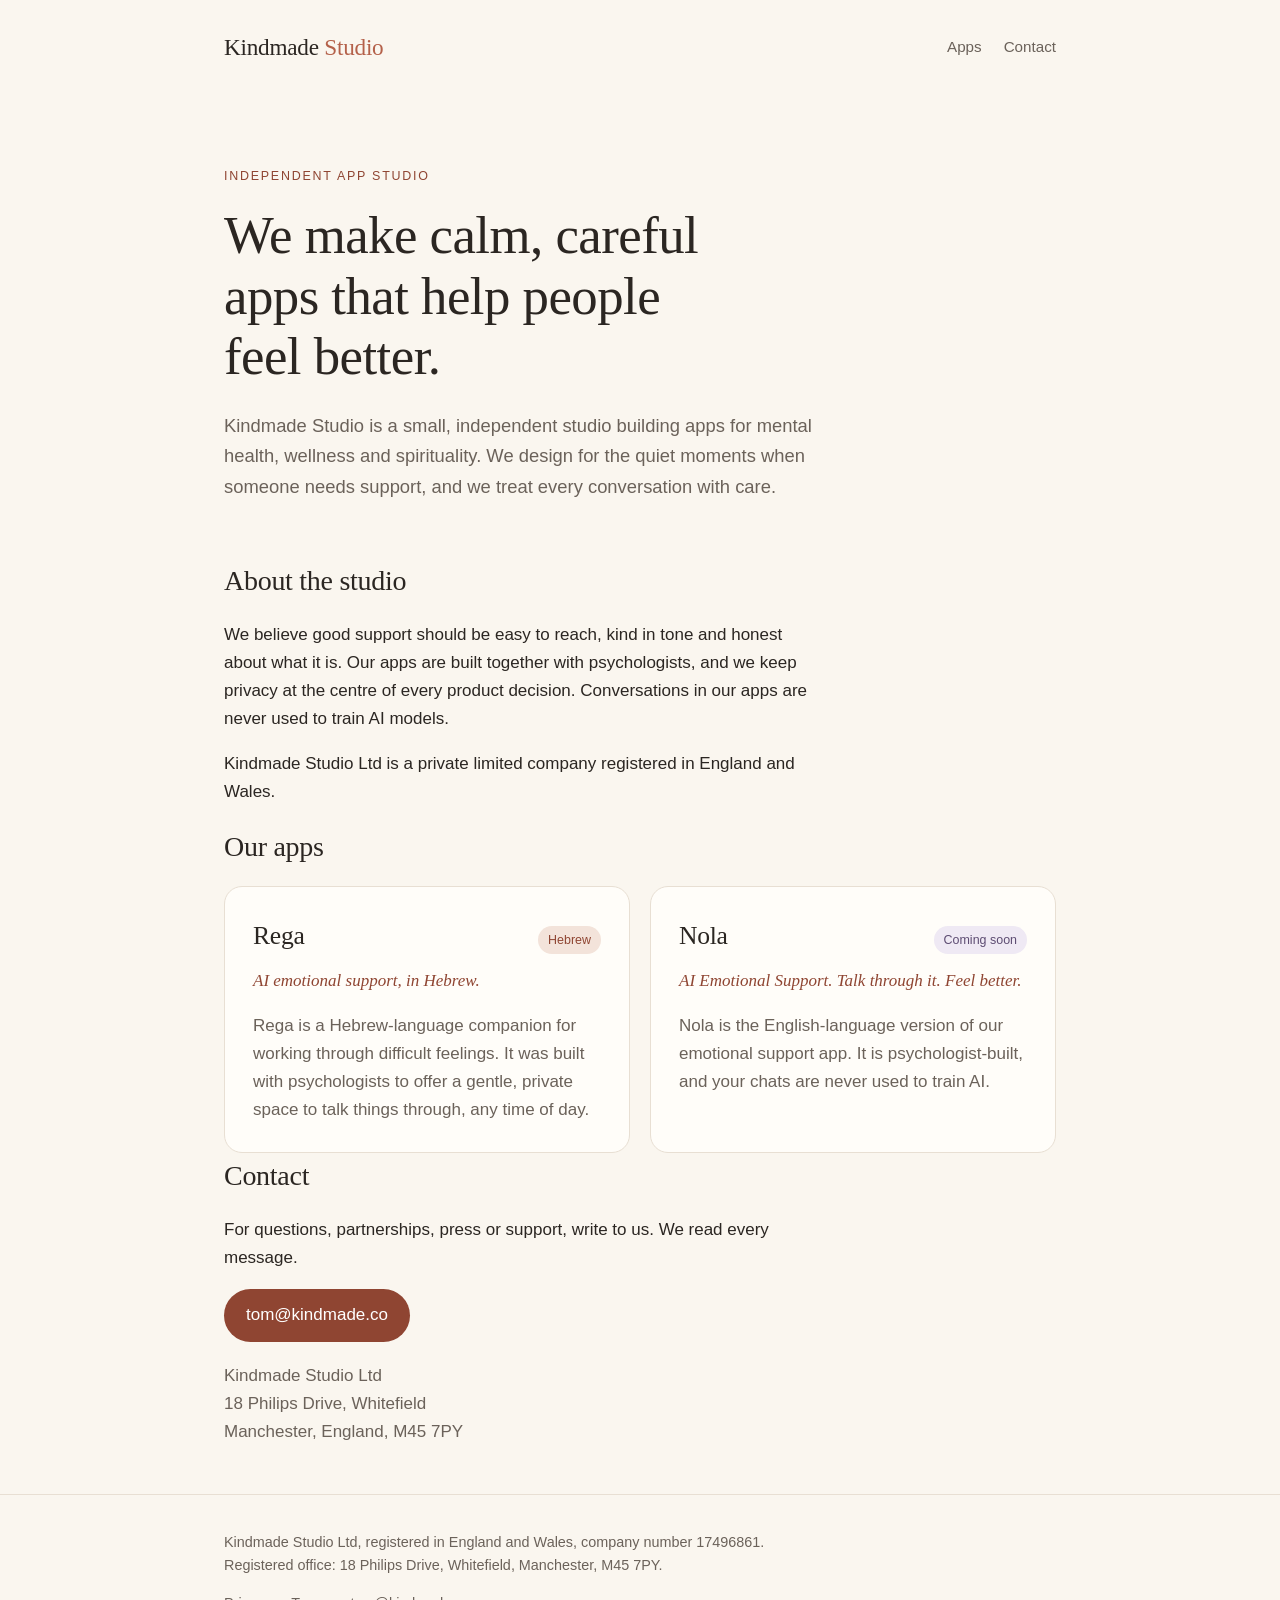
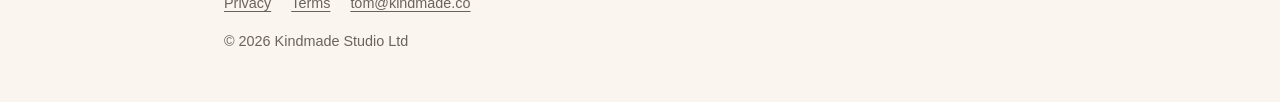
==== index.html @ 07f980ba "Kindmade Studio company site" ====
<!doctype html>
<html lang="en-GB">
<head>
<meta charset="utf-8">
<meta name="viewport" content="width=device-width, initial-scale=1">
<title>Kindmade Studio Ltd | Apps for mental health, wellness and spirituality</title>
<meta name="description" content="Kindmade Studio Ltd is an independent app studio in England building apps that help people improve their lives: mental health, wellness and spirituality.">
<link rel="canonical" href="https://kindmade.co/">
<meta property="og:type" content="website">
<meta property="og:site_name" content="Kindmade Studio">
<meta property="og:title" content="Kindmade Studio Ltd | Apps for mental health, wellness and spirituality">
<meta property="og:description" content="Kindmade Studio Ltd is an independent app studio in England building apps that help people improve their lives: mental health, wellness and spirituality.">
<meta property="og:url" content="https://kindmade.co/">
<meta name="twitter:card" content="summary">
<meta name="theme-color" content="#faf6ef">
<link rel="icon" href="/favicon.svg" type="image/svg+xml">
<link rel="stylesheet" href="/styles.css">
</head>
<body>
<a class="skip" href="#main">Skip to content</a>
<header class="site-header"><div class="wrap"><a class="wordmark" href="/" aria-label="Kindmade Studio, home">Kindmade<span> Studio</span></a>
<nav aria-label="Main"><a href="/#apps">Apps</a><a href="/#contact">Contact</a></nav></div></header>
<main id="main">
<section class="hero wrap">
  <p class="eyebrow">Independent app studio</p>
  <h1>We make calm, careful apps that help people feel better.</h1>
  <p class="lede">Kindmade Studio is a small, independent studio building apps for mental health, wellness and spirituality. We design for the quiet moments when someone needs support, and we treat every conversation with care.</p>
</section>

<section class="wrap about" aria-labelledby="about-h">
  <h2 id="about-h">About the studio</h2>
  <p>We believe good support should be easy to reach, kind in tone and honest about what it is. Our apps are built together with psychologists, and we keep privacy at the centre of every product decision. Conversations in our apps are never used to train AI models.</p>
  <p>Kindmade Studio Ltd is a private limited company registered in England and Wales.</p>
</section>

<section id="apps" class="wrap apps" aria-labelledby="apps-h">
  <h2 id="apps-h">Our apps</h2>
  <div class="cards">
    <article class="card">
      <div class="card-top"><h3>Rega</h3><span class="tag">Hebrew</span></div>
      <p class="tagline">AI emotional support, in Hebrew.</p>
      <p>Rega is a Hebrew-language companion for working through difficult feelings. It was built with psychologists to offer a gentle, private space to talk things through, any time of day.</p>
    </article>
    <article class="card">
      <div class="card-top"><h3>Nola</h3><span class="tag soon">Coming soon</span></div>
      <p class="tagline">AI Emotional Support. Talk through it. Feel better.</p>
      <p>Nola is the English-language version of our emotional support app. It is psychologist-built, and your chats are never used to train AI.</p>
    </article>
  </div>
</section>

<section id="contact" class="wrap contact" aria-labelledby="contact-h">
  <h2 id="contact-h">Contact</h2>
  <p>For questions, partnerships, press or support, write to us. We read every message.</p>
  <p><a class="button" href="mailto:tom@kindmade.co">tom@kindmade.co</a></p>
  <address>Kindmade Studio Ltd<br>18 Philips Drive, Whitefield<br>Manchester, England, M45 7PY</address>
</section>
</main>
<footer class="site-footer">
  <div class="wrap">
    <p class="legal">Kindmade Studio Ltd, registered in England and Wales, company number 17496861. Registered office: 18 Philips Drive, Whitefield, Manchester, M45 7PY.</p>
    <nav aria-label="Legal"><a href="/privacy.html">Privacy</a><a href="/terms.html">Terms</a><a href="mailto:tom@kindmade.co">tom@kindmade.co</a></nav>
    <p class="copy">&copy; 2026 Kindmade Studio Ltd</p>
  </div>
</footer>
</body>
</html>
---- styles.css ----
:root{--bg:#faf6ef;--surface:#fffdf9;--ink:#2b2622;--muted:#6b625a;--line:#e8dfd3;--accent:#b4614a;--accent-ink:#8f4532;--accent-soft:#f3e3da;
--serif:"Iowan Old Style","Palatino Linotype",Palatino,"Book Antiqua",Georgia,serif;--sans:-apple-system,BlinkMacSystemFont,"Segoe UI",Roboto,"Helvetica Neue",Arial,sans-serif}
*{box-sizing:border-box}
html{-webkit-text-size-adjust:100%}
body{margin:0;background:var(--bg);color:var(--ink);font:17px/1.65 var(--sans)}
.wrap{max-width:880px;margin:0 auto;padding:0 24px}
a{color:var(--accent-ink);text-underline-offset:3px}
a:hover{color:var(--accent)}
a:focus-visible{outline:2px solid var(--accent);outline-offset:3px;border-radius:3px}
.skip{position:absolute;left:-999px;top:8px;background:var(--surface);padding:8px 12px}
.skip:focus{left:8px}
h1,h2,h3,.wordmark{font-family:var(--serif);font-weight:500;letter-spacing:-.01em;color:var(--ink)}
.site-header .wrap{display:flex;justify-content:space-between;align-items:center;padding-top:28px;padding-bottom:28px;gap:16px;flex-wrap:wrap}
.wordmark{font-size:1.45rem;text-decoration:none}
.wordmark span{color:var(--accent)}
.site-header nav a{margin-left:22px;color:var(--muted);text-decoration:none;font-size:.95rem}
.site-header nav a:hover{color:var(--ink)}
.hero{padding-top:72px;padding-bottom:56px}
.eyebrow{text-transform:uppercase;letter-spacing:.14em;font-size:.78rem;color:var(--accent-ink);margin:0 0 18px}
h1{font-size:clamp(2.1rem,5vw,3.3rem);line-height:1.15;margin:0 0 24px;max-width:18ch}
.lede{font-size:1.15rem;color:var(--muted);max-width:60ch;margin:0}
section{padding-top:40px;padding-bottom:40px}
h2{font-size:1.75rem;margin:0 0 16px}
.about p,.contact p{max-width:62ch}
.cards{display:grid;grid-template-columns:repeat(auto-fit,minmax(280px,1fr));gap:20px;margin-top:8px}
.card{background:var(--surface);border:1px solid var(--line);border-radius:18px;padding:28px}
.card-top{display:flex;justify-content:space-between;align-items:baseline;gap:12px}
.card h3{font-size:1.6rem;margin:0}
.tag{font-size:.78rem;padding:4px 10px;border-radius:999px;background:var(--accent-soft);color:var(--accent-ink);white-space:nowrap}
.tag.soon{background:#efe9f4;color:#5d4c72}
.tagline{font-family:var(--serif);font-style:italic;color:var(--accent-ink);margin:10px 0 12px}
.card p:last-child{margin-bottom:0;color:var(--muted)}
.button{display:inline-block;background:var(--accent-ink);color:#fff;text-decoration:none;padding:12px 22px;border-radius:999px;font-weight:500}
.button:hover{background:var(--accent);color:#fff}
address{font-style:normal;color:var(--muted);margin-top:20px}
.prose{padding-top:40px;padding-bottom:64px;max-width:760px}
.prose h1{font-size:clamp(2rem,4.5vw,2.7rem)}
.prose h2{font-size:1.35rem;margin-top:36px;margin-bottom:8px}
.meta{color:var(--muted);font-size:.92rem}
.site-footer{border-top:1px solid var(--line);margin-top:48px;padding:36px 0 48px;font-size:.9rem;color:var(--muted)}
.site-footer .legal{max-width:70ch;margin:0 0 14px}
.site-footer nav a{margin-right:20px;color:var(--muted)}
.site-footer .copy{margin:14px 0 0}
@media (max-width:560px){body{font-size:16px}.hero{padding-top:40px}.site-header nav a{margin-left:0;margin-right:18px}}
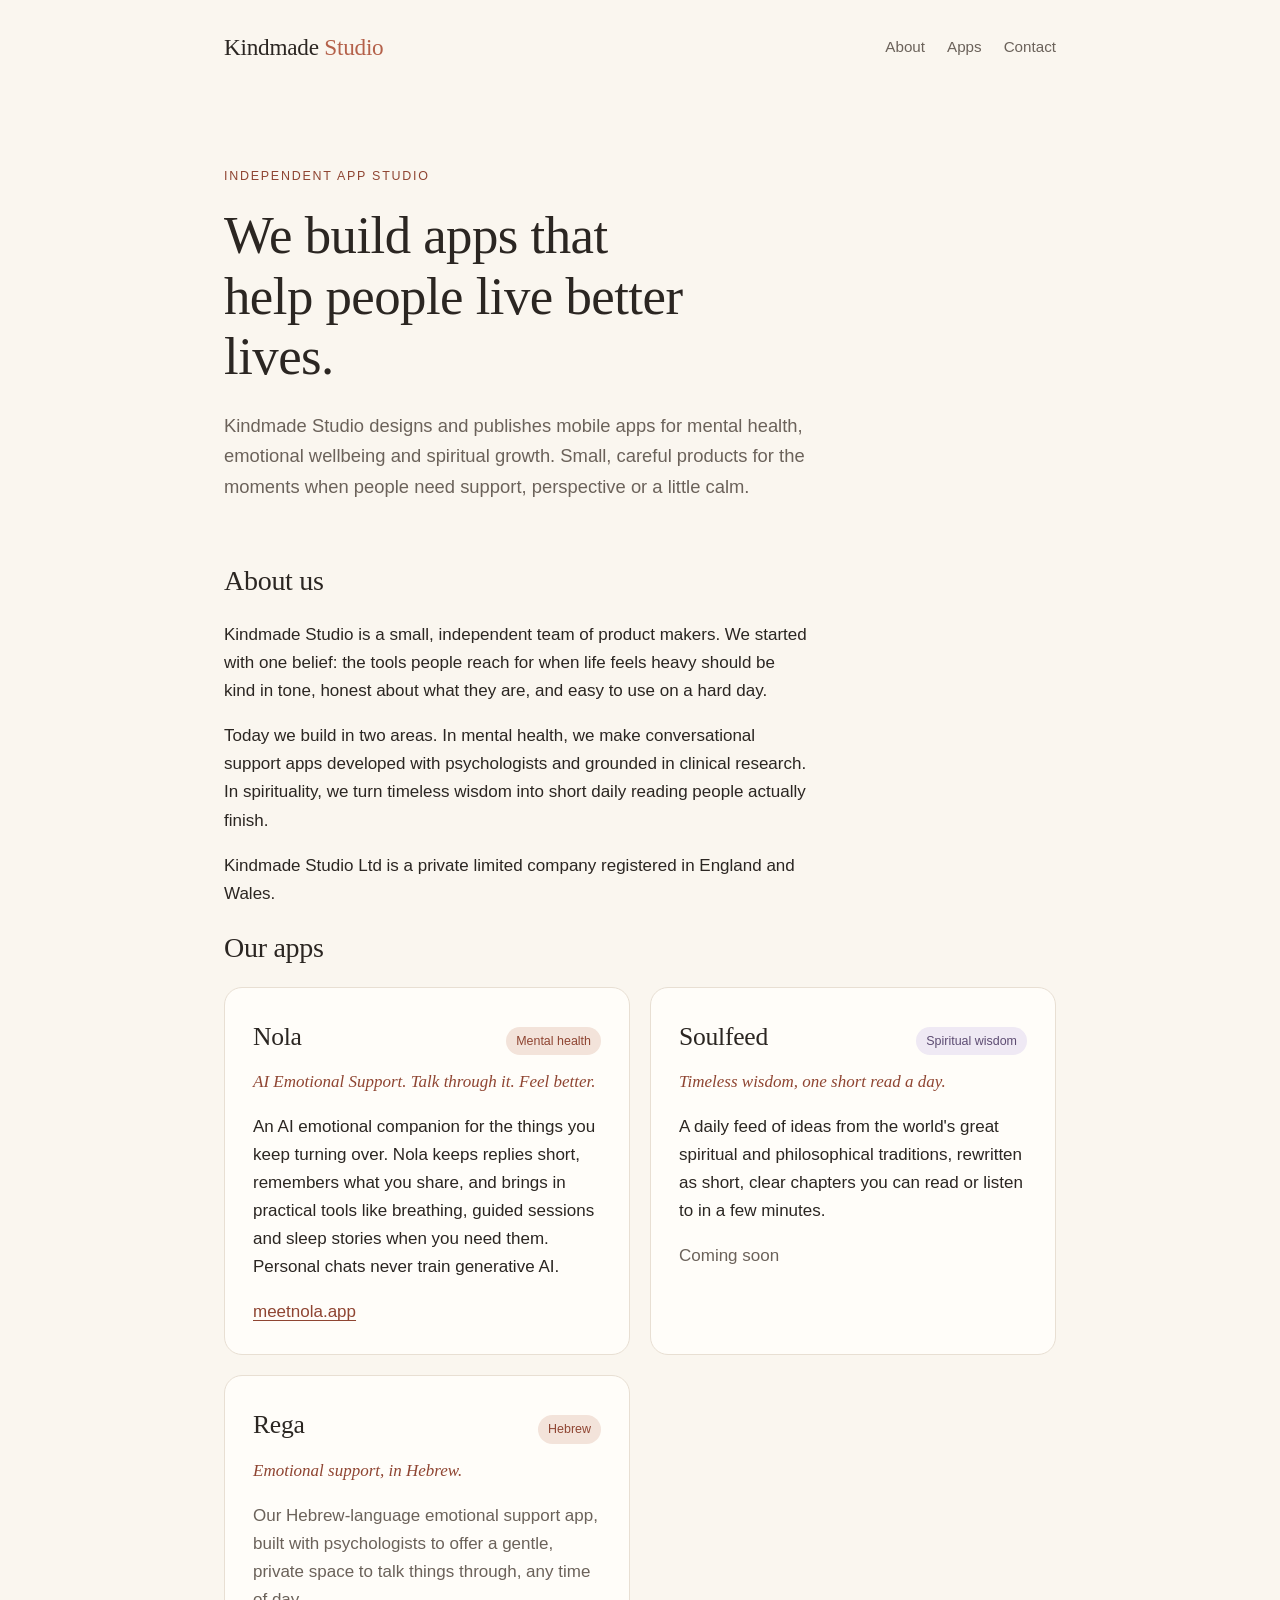
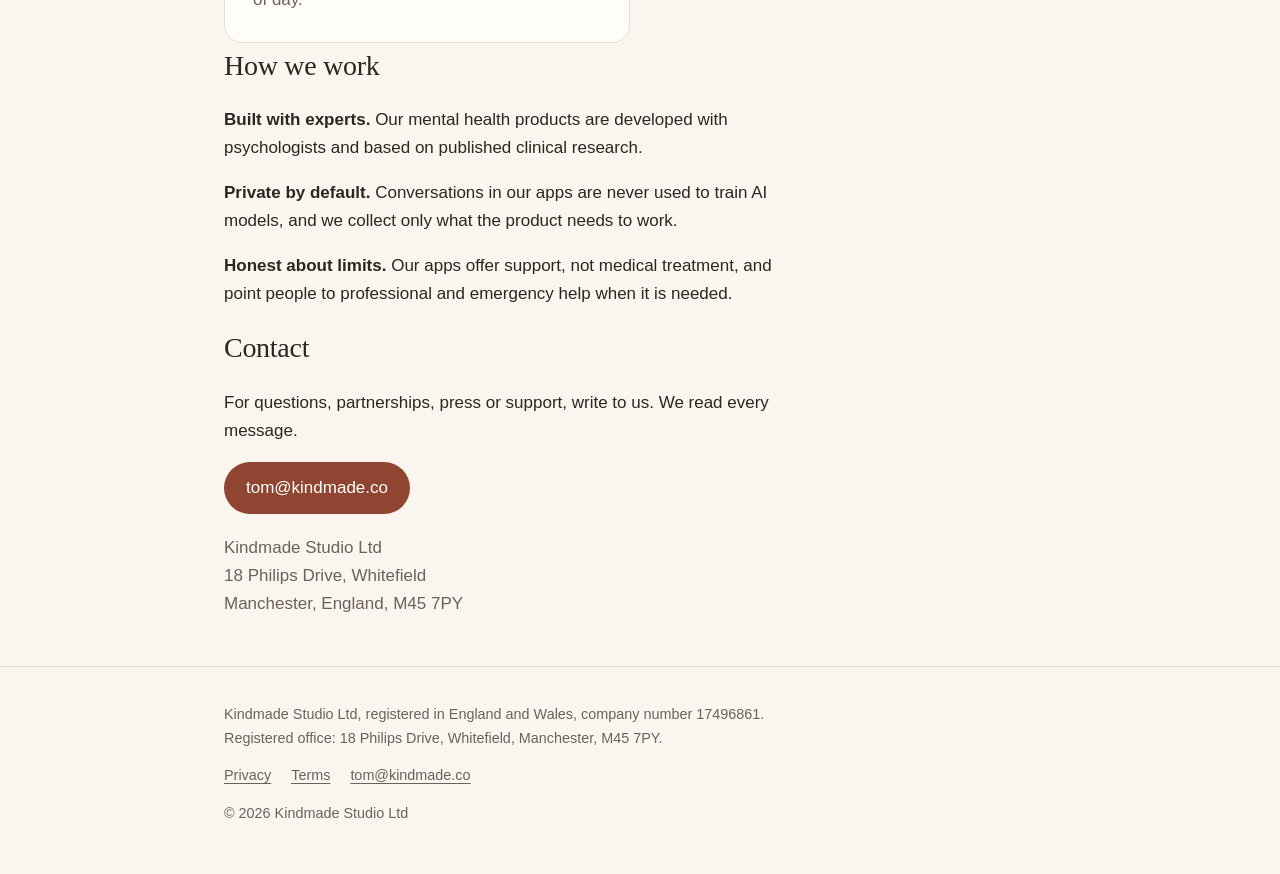
==== commit 7fd56c07: "Add About us, Nola live link, Soulfeed, How we work" ====
--- a/index.html
+++ b/index.html
@@ -3,12 +3,12 @@
 <head>
 <meta charset="utf-8">
 <meta name="viewport" content="width=device-width, initial-scale=1">
-<title>Kindmade Studio Ltd | Apps for mental health, wellness and spirituality</title>
+<title>Kindmade Studio Ltd | Apps for mental health and spiritual growth</title>
 <meta name="description" content="Kindmade Studio Ltd is an independent app studio in England building apps that help people improve their lives: mental health, wellness and spirituality.">
 <link rel="canonical" href="https://kindmade.co/">
 <meta property="og:type" content="website">
 <meta property="og:site_name" content="Kindmade Studio">
-<meta property="og:title" content="Kindmade Studio Ltd | Apps for mental health, wellness and spirituality">
+<meta property="og:title" content="Kindmade Studio Ltd | Apps for mental health and spiritual growth">
 <meta property="og:description" content="Kindmade Studio Ltd is an independent app studio in England building apps that help people improve their lives: mental health, wellness and spirituality.">
 <meta property="og:url" content="https://kindmade.co/">
 <meta name="twitter:card" content="summary">
@@ -19,17 +19,18 @@
 <body>
 <a class="skip" href="#main">Skip to content</a>
 <header class="site-header"><div class="wrap"><a class="wordmark" href="/" aria-label="Kindmade Studio, home">Kindmade<span> Studio</span></a>
-<nav aria-label="Main"><a href="/#apps">Apps</a><a href="/#contact">Contact</a></nav></div></header>
+<nav aria-label="Main"><a href="/#about">About</a><a href="/#apps">Apps</a><a href="/#contact">Contact</a></nav></div></header>
 <main id="main">
 <section class="hero wrap">
   <p class="eyebrow">Independent app studio</p>
-  <h1>We make calm, careful apps that help people feel better.</h1>
-  <p class="lede">Kindmade Studio is a small, independent studio building apps for mental health, wellness and spirituality. We design for the quiet moments when someone needs support, and we treat every conversation with care.</p>
+  <h1>We build apps that help people live better lives.</h1>
+  <p class="lede">Kindmade Studio designs and publishes mobile apps for mental health, emotional wellbeing and spiritual growth. Small, careful products for the moments when people need support, perspective or a little calm.</p>
 </section>
 
-<section class="wrap about" aria-labelledby="about-h">
-  <h2 id="about-h">About the studio</h2>
-  <p>We believe good support should be easy to reach, kind in tone and honest about what it is. Our apps are built together with psychologists, and we keep privacy at the centre of every product decision. Conversations in our apps are never used to train AI models.</p>
+<section id="about" class="wrap about" aria-labelledby="about-h">
+  <h2 id="about-h">About us</h2>
+  <p>Kindmade Studio is a small, independent team of product makers. We started with one belief: the tools people reach for when life feels heavy should be kind in tone, honest about what they are, and easy to use on a hard day.</p>
+  <p>Today we build in two areas. In mental health, we make conversational support apps developed with psychologists and grounded in clinical research. In spirituality, we turn timeless wisdom into short daily reading people actually finish.</p>
   <p>Kindmade Studio Ltd is a private limited company registered in England and Wales.</p>
 </section>
 
@@ -37,16 +38,30 @@
   <h2 id="apps-h">Our apps</h2>
   <div class="cards">
     <article class="card">
-      <div class="card-top"><h3>Rega</h3><span class="tag">Hebrew</span></div>
-      <p class="tagline">AI emotional support, in Hebrew.</p>
-      <p>Rega is a Hebrew-language companion for working through difficult feelings. It was built with psychologists to offer a gentle, private space to talk things through, any time of day.</p>
+      <div class="card-top"><h3>Nola</h3><span class="tag">Mental health</span></div>
+      <p class="tagline">AI Emotional Support. Talk through it. Feel better.</p>
+      <p>An AI emotional companion for the things you keep turning over. Nola keeps replies short, remembers what you share, and brings in practical tools like breathing, guided sessions and sleep stories when you need them. Personal chats never train generative AI.</p>
+      <p><a href="https://meetnola.app/" rel="noopener">meetnola.app</a></p>
     </article>
     <article class="card">
-      <div class="card-top"><h3>Nola</h3><span class="tag soon">Coming soon</span></div>
-      <p class="tagline">AI Emotional Support. Talk through it. Feel better.</p>
-      <p>Nola is the English-language version of our emotional support app. It is psychologist-built, and your chats are never used to train AI.</p>
+      <div class="card-top"><h3>Soulfeed</h3><span class="tag soon">Spiritual wisdom</span></div>
+      <p class="tagline">Timeless wisdom, one short read a day.</p>
+      <p>A daily feed of ideas from the world's great spiritual and philosophical traditions, rewritten as short, clear chapters you can read or listen to in a few minutes.</p>
+      <p>Coming soon</p>
+    </article>
+    <article class="card">
+      <div class="card-top"><h3>Rega</h3><span class="tag">Hebrew</span></div>
+      <p class="tagline">Emotional support, in Hebrew.</p>
+      <p>Our Hebrew-language emotional support app, built with psychologists to offer a gentle, private space to talk things through, any time of day.</p>
     </article>
   </div>
+</section>
+
+<section id="principles" class="wrap about" aria-labelledby="principles-h">
+  <h2 id="principles-h">How we work</h2>
+  <p><strong>Built with experts.</strong> Our mental health products are developed with psychologists and based on published clinical research.</p>
+  <p><strong>Private by default.</strong> Conversations in our apps are never used to train AI models, and we collect only what the product needs to work.</p>
+  <p><strong>Honest about limits.</strong> Our apps offer support, not medical treatment, and point people to professional and emergency help when it is needed.</p>
 </section>
 
 <section id="contact" class="wrap contact" aria-labelledby="contact-h">
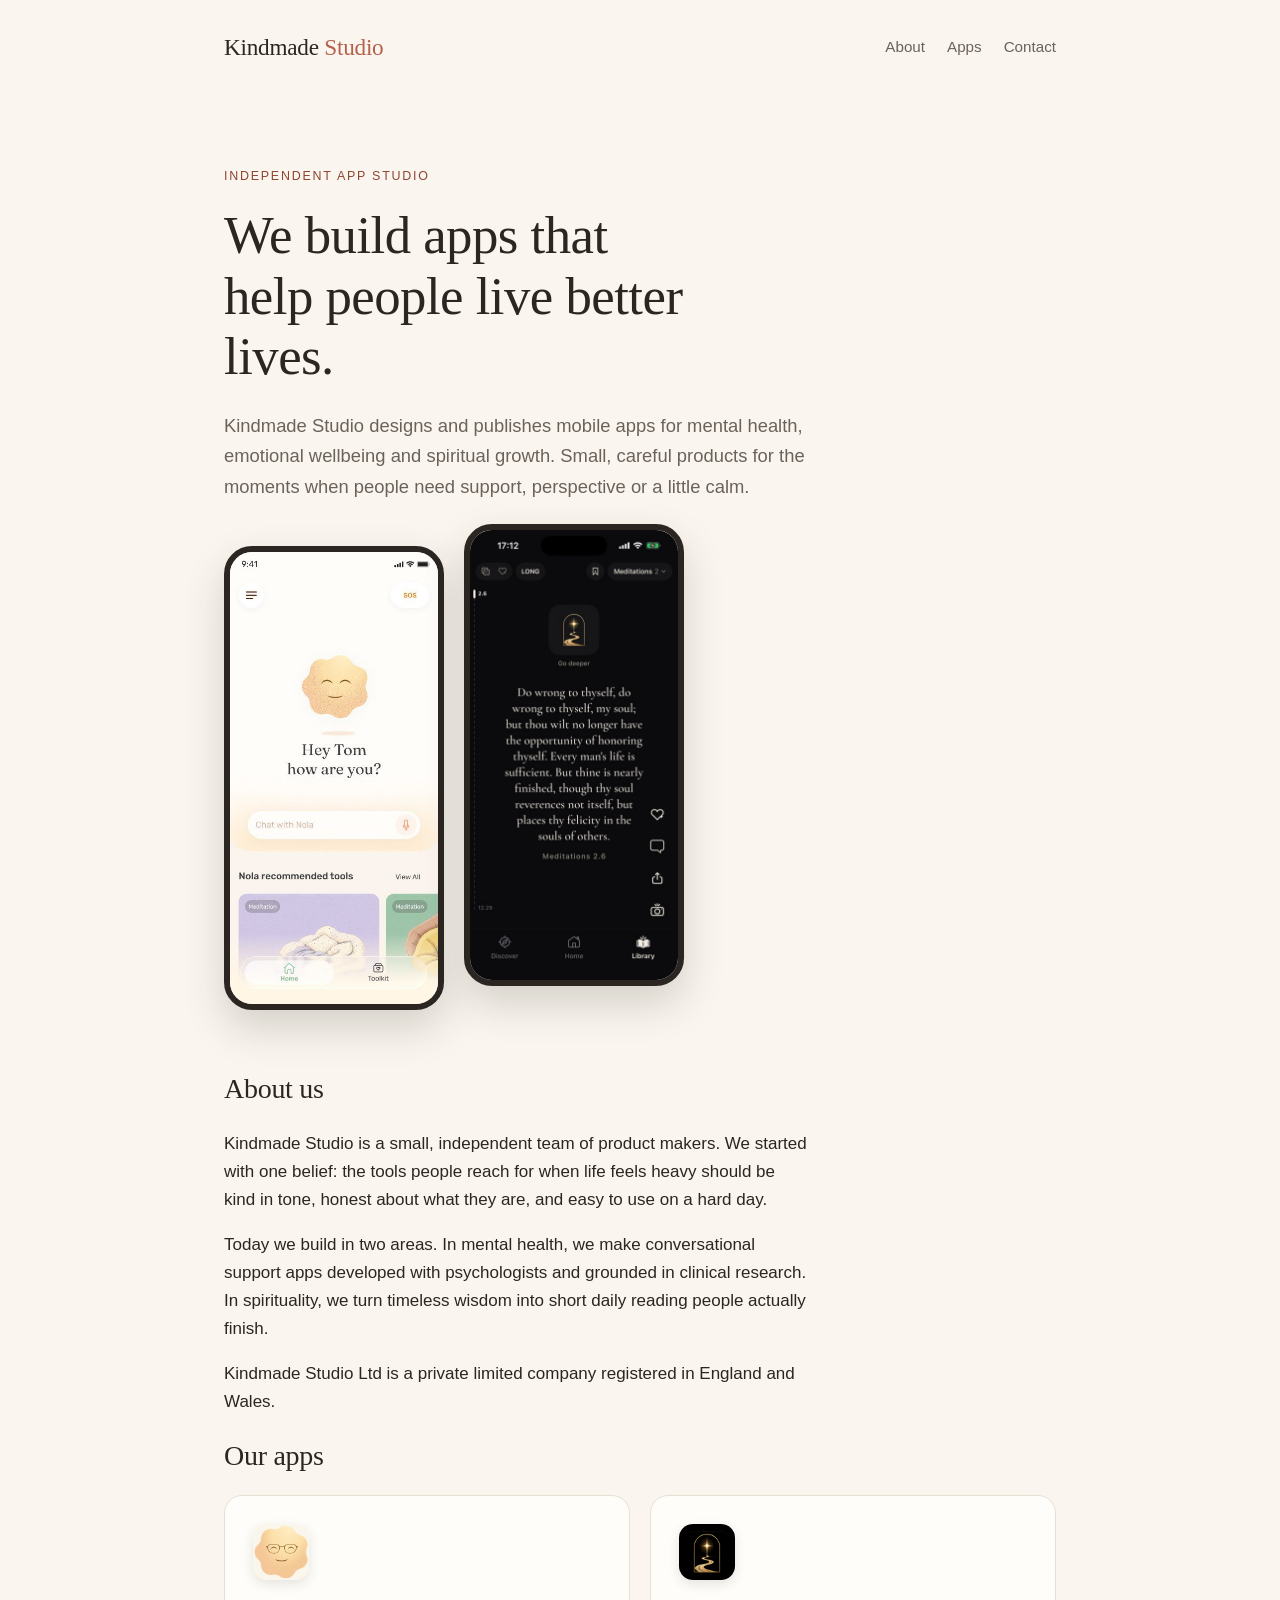
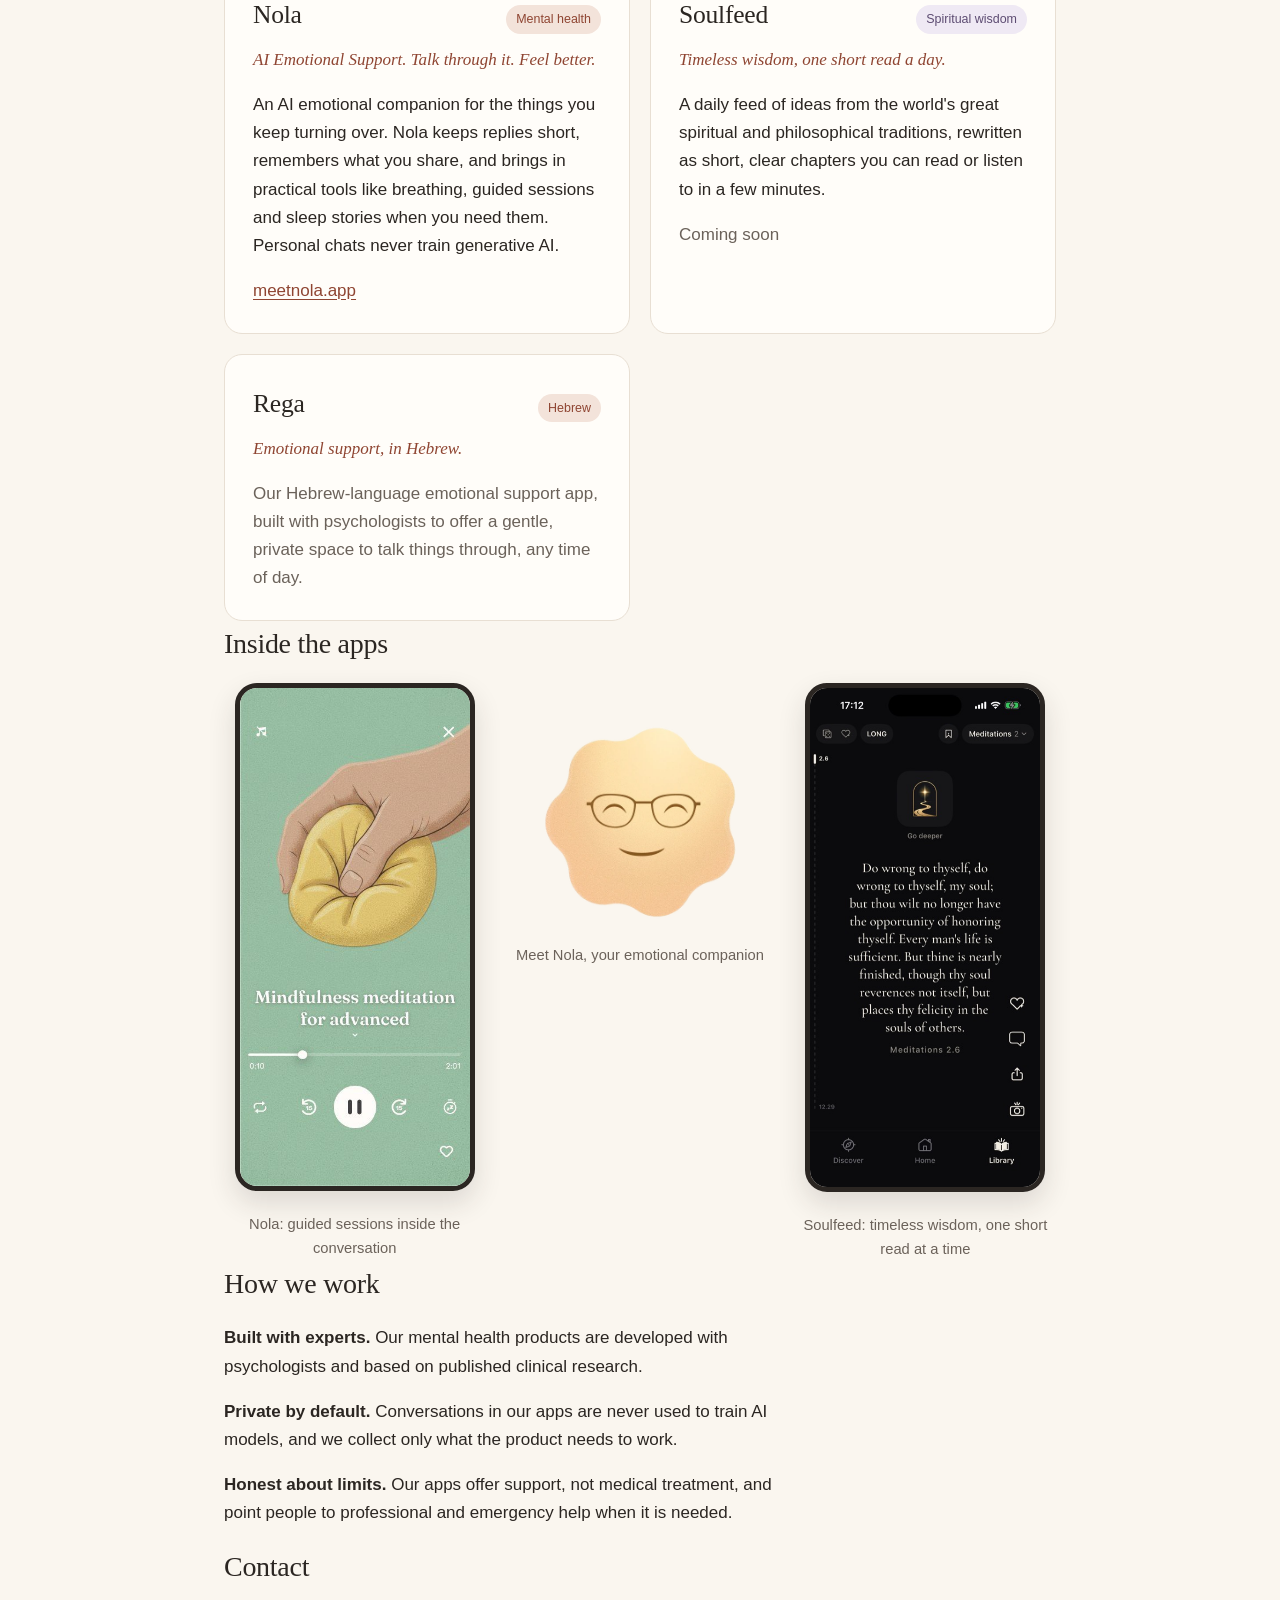
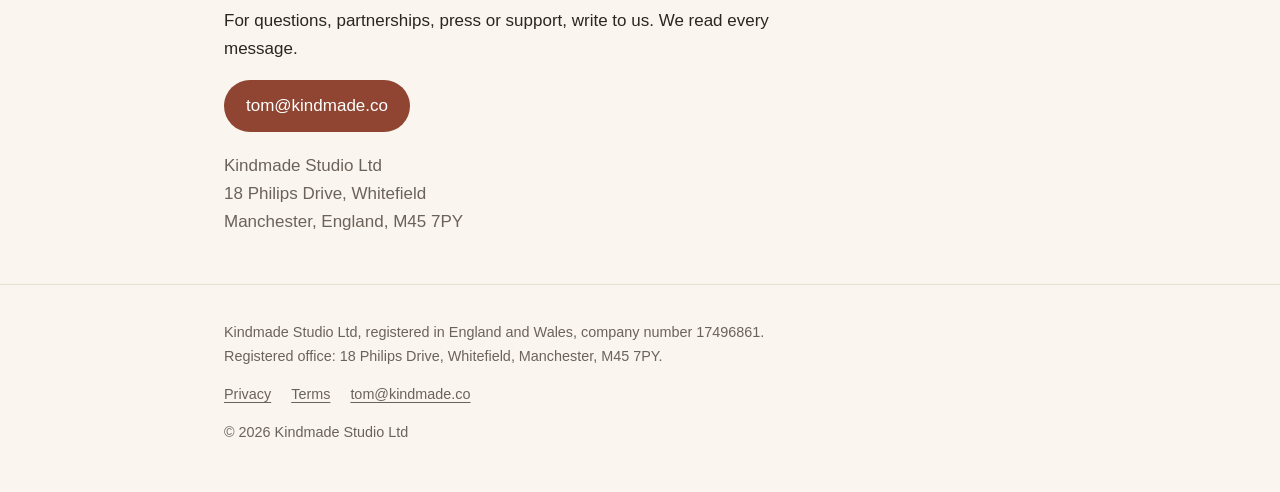
==== commit 38210c9b: "Add app imagery: phone mockups, app icons, Inside the apps" ====
--- a/index.html
+++ b/index.html
@@ -25,6 +25,10 @@
   <p class="eyebrow">Independent app studio</p>
   <h1>We build apps that help people live better lives.</h1>
   <p class="lede">Kindmade Studio designs and publishes mobile apps for mental health, emotional wellbeing and spiritual growth. Small, careful products for the moments when people need support, perspective or a little calm.</p>
+  <div class="phones" aria-hidden="true">
+    <img class="phone" src="/img/nola-app-home.jpg" alt="" width="390" height="848">
+    <img class="phone" src="/img/soulfeed-feed.jpg" alt="" width="420" height="910">
+  </div>
 </section>
 
 <section id="about" class="wrap about" aria-labelledby="about-h">
@@ -38,12 +42,14 @@
   <h2 id="apps-h">Our apps</h2>
   <div class="cards">
     <article class="card">
+      <img class="app-icon" src="/img/nola-icon.png" alt="Nola app icon" width="56" height="56">
       <div class="card-top"><h3>Nola</h3><span class="tag">Mental health</span></div>
       <p class="tagline">AI Emotional Support. Talk through it. Feel better.</p>
       <p>An AI emotional companion for the things you keep turning over. Nola keeps replies short, remembers what you share, and brings in practical tools like breathing, guided sessions and sleep stories when you need them. Personal chats never train generative AI.</p>
       <p><a href="https://meetnola.app/" rel="noopener">meetnola.app</a></p>
     </article>
     <article class="card">
+      <img class="app-icon" src="/img/soulfeed-icon.png" alt="Soulfeed app icon" width="56" height="56">
       <div class="card-top"><h3>Soulfeed</h3><span class="tag soon">Spiritual wisdom</span></div>
       <p class="tagline">Timeless wisdom, one short read a day.</p>
       <p>A daily feed of ideas from the world's great spiritual and philosophical traditions, rewritten as short, clear chapters you can read or listen to in a few minutes.</p>
@@ -54,6 +60,15 @@
       <p class="tagline">Emotional support, in Hebrew.</p>
       <p>Our Hebrew-language emotional support app, built with psychologists to offer a gentle, private space to talk things through, any time of day.</p>
     </article>
+  </div>
+</section>
+
+<section class="wrap showcase" aria-labelledby="inside-h">
+  <h2 id="inside-h">Inside the apps</h2>
+  <div class="shots">
+    <figure><img src="/img/nola-app-player.jpg" alt="Nola guided session player" width="390" height="844" loading="lazy"><figcaption>Nola: guided sessions inside the conversation</figcaption></figure>
+    <figure><img src="/img/nola-nola-fluffy.webp" alt="Nola character" width="454" height="450" loading="lazy" class="mascot"><figcaption>Meet Nola, your emotional companion</figcaption></figure>
+    <figure><img src="/img/soulfeed-feed.jpg" alt="Soulfeed reading feed showing a passage from Meditations" width="420" height="910" loading="lazy"><figcaption>Soulfeed: timeless wisdom, one short read at a time</figcaption></figure>
   </div>
 </section>
 
--- a/styles.css
+++ b/styles.css
@@ -42,3 +42,13 @@
 .site-footer nav a{margin-right:20px;color:var(--muted)}
 .site-footer .copy{margin:14px 0 0}
 @media (max-width:560px){body{font-size:16px}.hero{padding-top:40px}.site-header nav a{margin-left:0;margin-right:18px}}
+
+.phones{display:flex;gap:20px;margin-top:44px;align-items:flex-end}
+.phone{width:min(42vw,220px);height:auto;border-radius:28px;border:6px solid #2b2622;box-shadow:0 18px 40px rgba(43,38,34,.18);background:#fff}
+.phone:nth-child(2){transform:translateY(-24px)}
+.app-icon{width:56px;height:56px;border-radius:14px;display:block;margin-bottom:14px;box-shadow:0 4px 12px rgba(43,38,34,.12)}
+.shots{display:grid;grid-template-columns:repeat(auto-fit,minmax(200px,1fr));gap:24px;margin-top:12px}
+.shots figure{margin:0;text-align:center}
+.shots img{width:100%;max-width:240px;height:auto;border-radius:22px;border:5px solid #2b2622;box-shadow:0 12px 28px rgba(43,38,34,.14)}
+.shots img.mascot{border:0;box-shadow:none;border-radius:0;max-width:200px;margin-top:40px}
+.shots figcaption{color:var(--muted);font-size:.92rem;margin-top:12px}
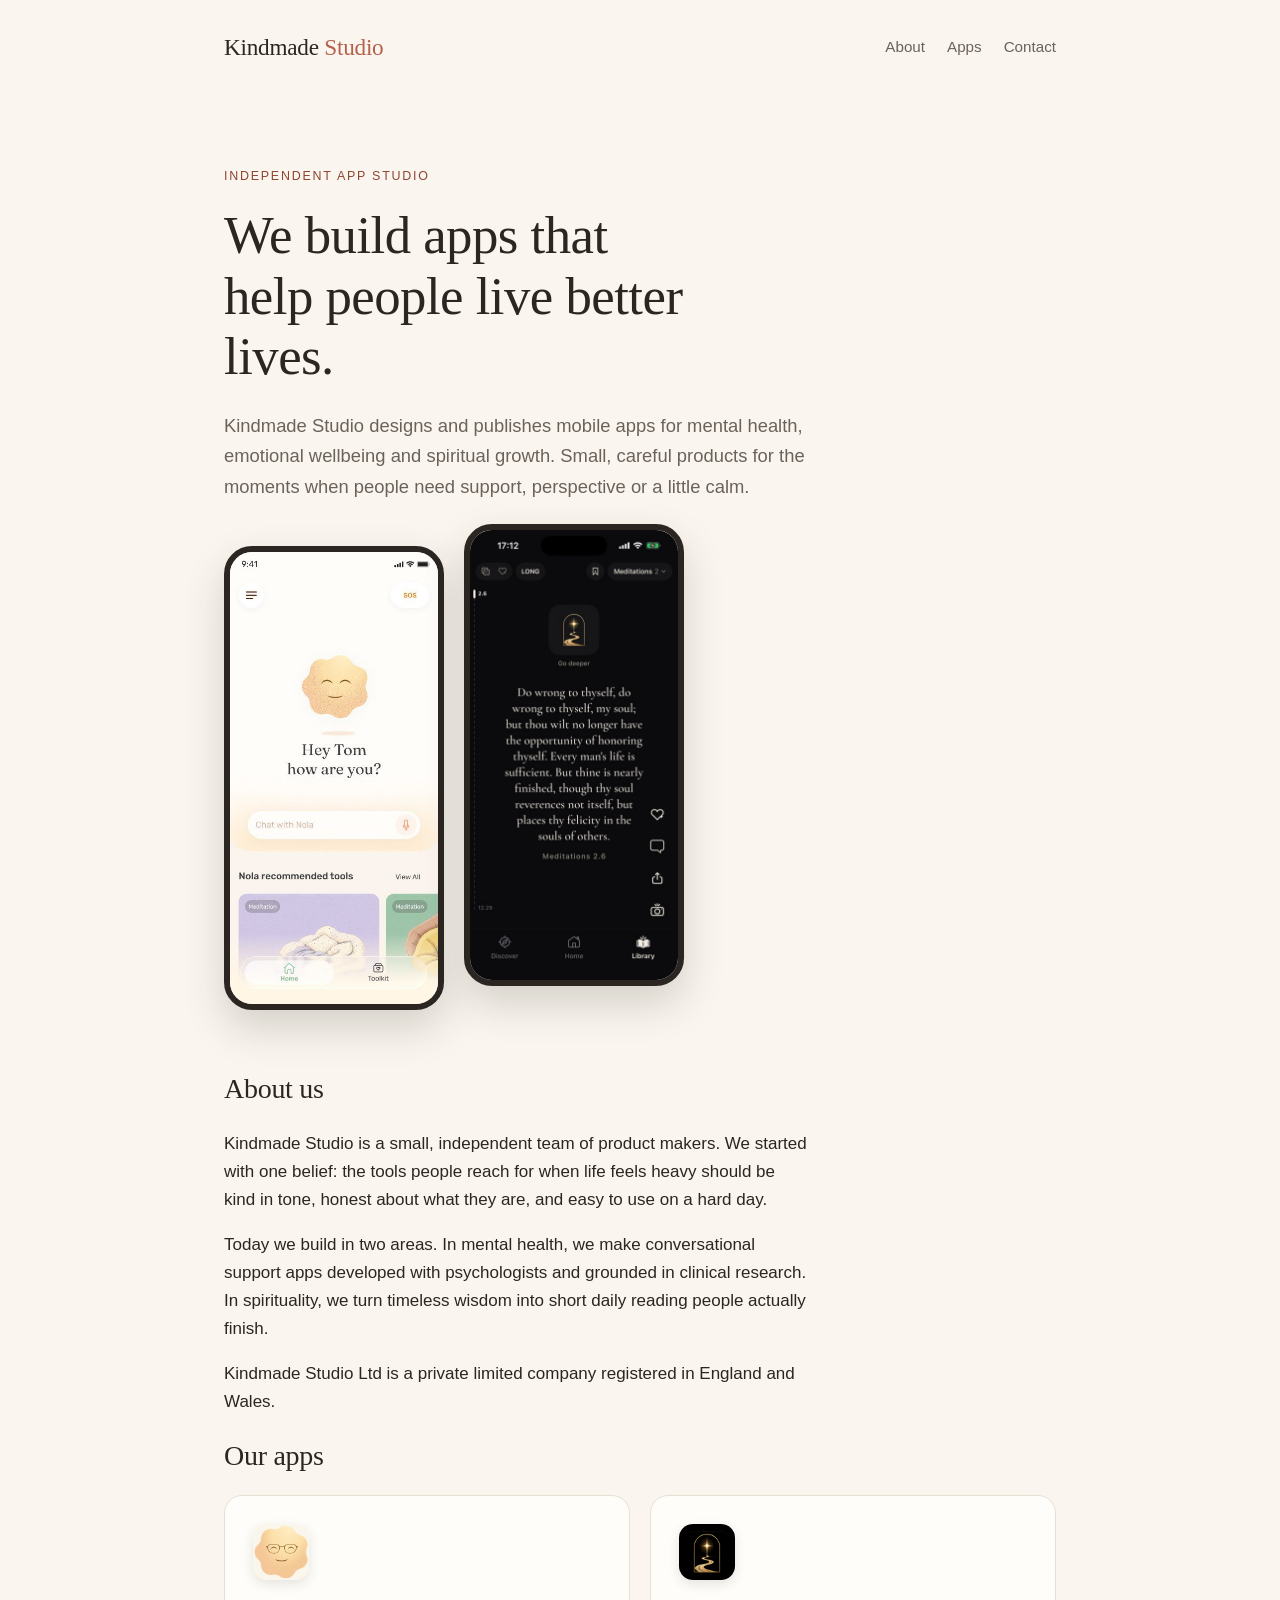
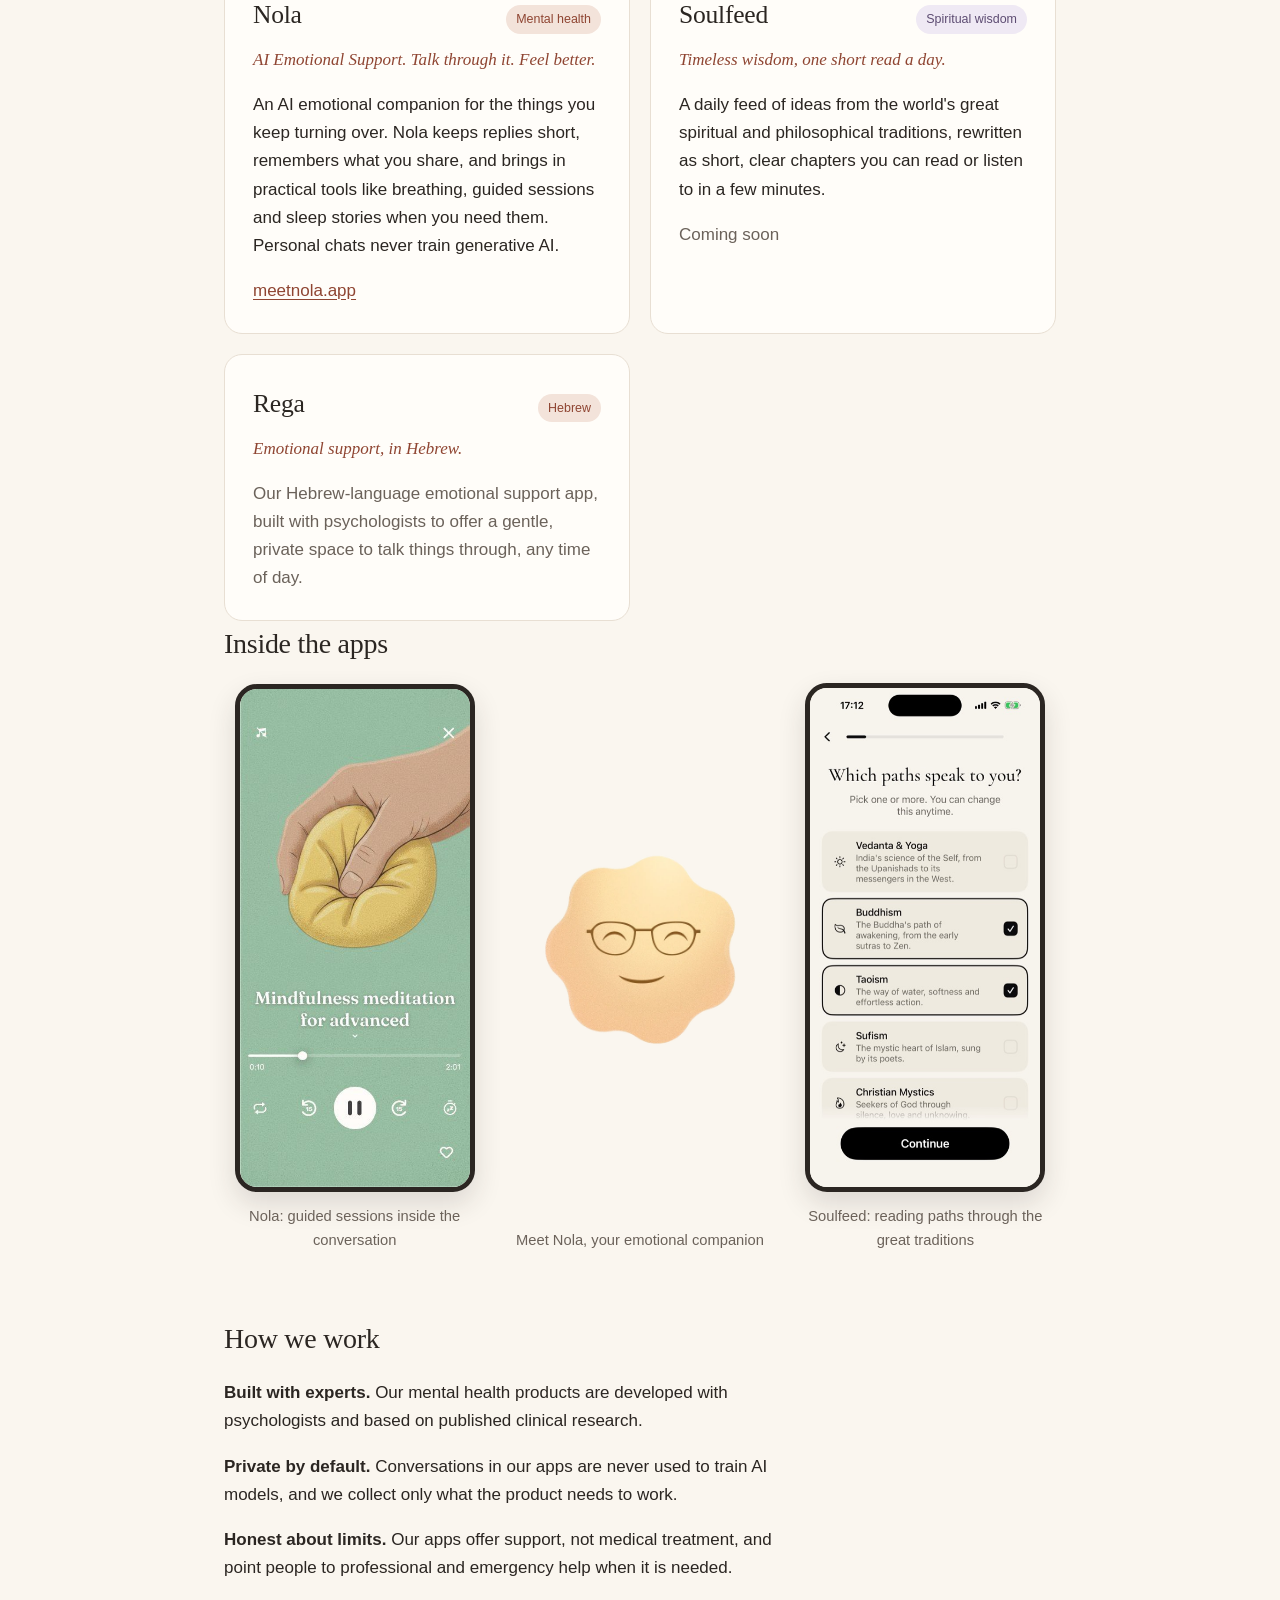
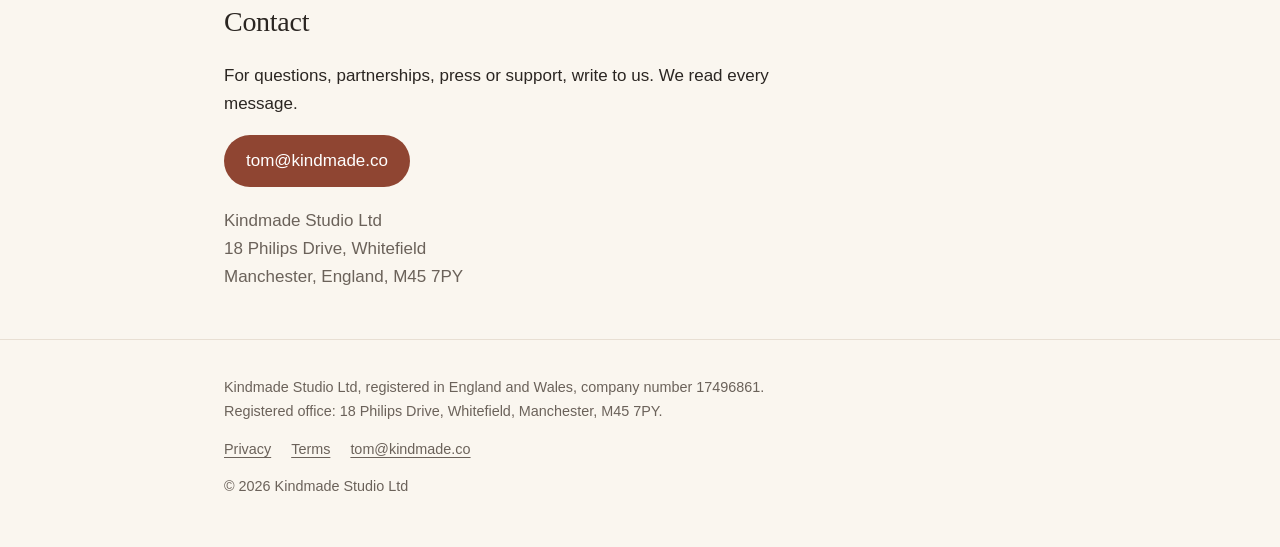
==== commit 8867c80f: "Distinct Soulfeed screen, balance showcase" ====
--- a/index.html
+++ b/index.html
@@ -68,7 +68,7 @@
   <div class="shots">
     <figure><img src="/img/nola-app-player.jpg" alt="Nola guided session player" width="390" height="844" loading="lazy"><figcaption>Nola: guided sessions inside the conversation</figcaption></figure>
     <figure><img src="/img/nola-nola-fluffy.webp" alt="Nola character" width="454" height="450" loading="lazy" class="mascot"><figcaption>Meet Nola, your emotional companion</figcaption></figure>
-    <figure><img src="/img/soulfeed-feed.jpg" alt="Soulfeed reading feed showing a passage from Meditations" width="420" height="910" loading="lazy"><figcaption>Soulfeed: timeless wisdom, one short read at a time</figcaption></figure>
+    <figure><img src="/img/soulfeed-paths.jpg" alt="Soulfeed reading paths" width="420" height="910" loading="lazy"><figcaption>Soulfeed: reading paths through the great traditions</figcaption></figure>
   </div>
 </section>
 
--- a/styles.css
+++ b/styles.css
@@ -48,7 +48,8 @@
 .phone:nth-child(2){transform:translateY(-24px)}
 .app-icon{width:56px;height:56px;border-radius:14px;display:block;margin-bottom:14px;box-shadow:0 4px 12px rgba(43,38,34,.12)}
 .shots{display:grid;grid-template-columns:repeat(auto-fit,minmax(200px,1fr));gap:24px;margin-top:12px}
-.shots figure{margin:0;text-align:center}
+.shots figure{margin:0;text-align:center;display:flex;flex-direction:column;align-items:center;justify-content:flex-end}
 .shots img{width:100%;max-width:240px;height:auto;border-radius:22px;border:5px solid #2b2622;box-shadow:0 12px 28px rgba(43,38,34,.14)}
-.shots img.mascot{border:0;box-shadow:none;border-radius:0;max-width:200px;margin-top:40px}
+.shots img.mascot{border:0;box-shadow:none;border-radius:0;max-width:200px;margin:auto 0}
 .shots figcaption{color:var(--muted);font-size:.92rem;margin-top:12px}
+.showcase{padding-bottom:64px}
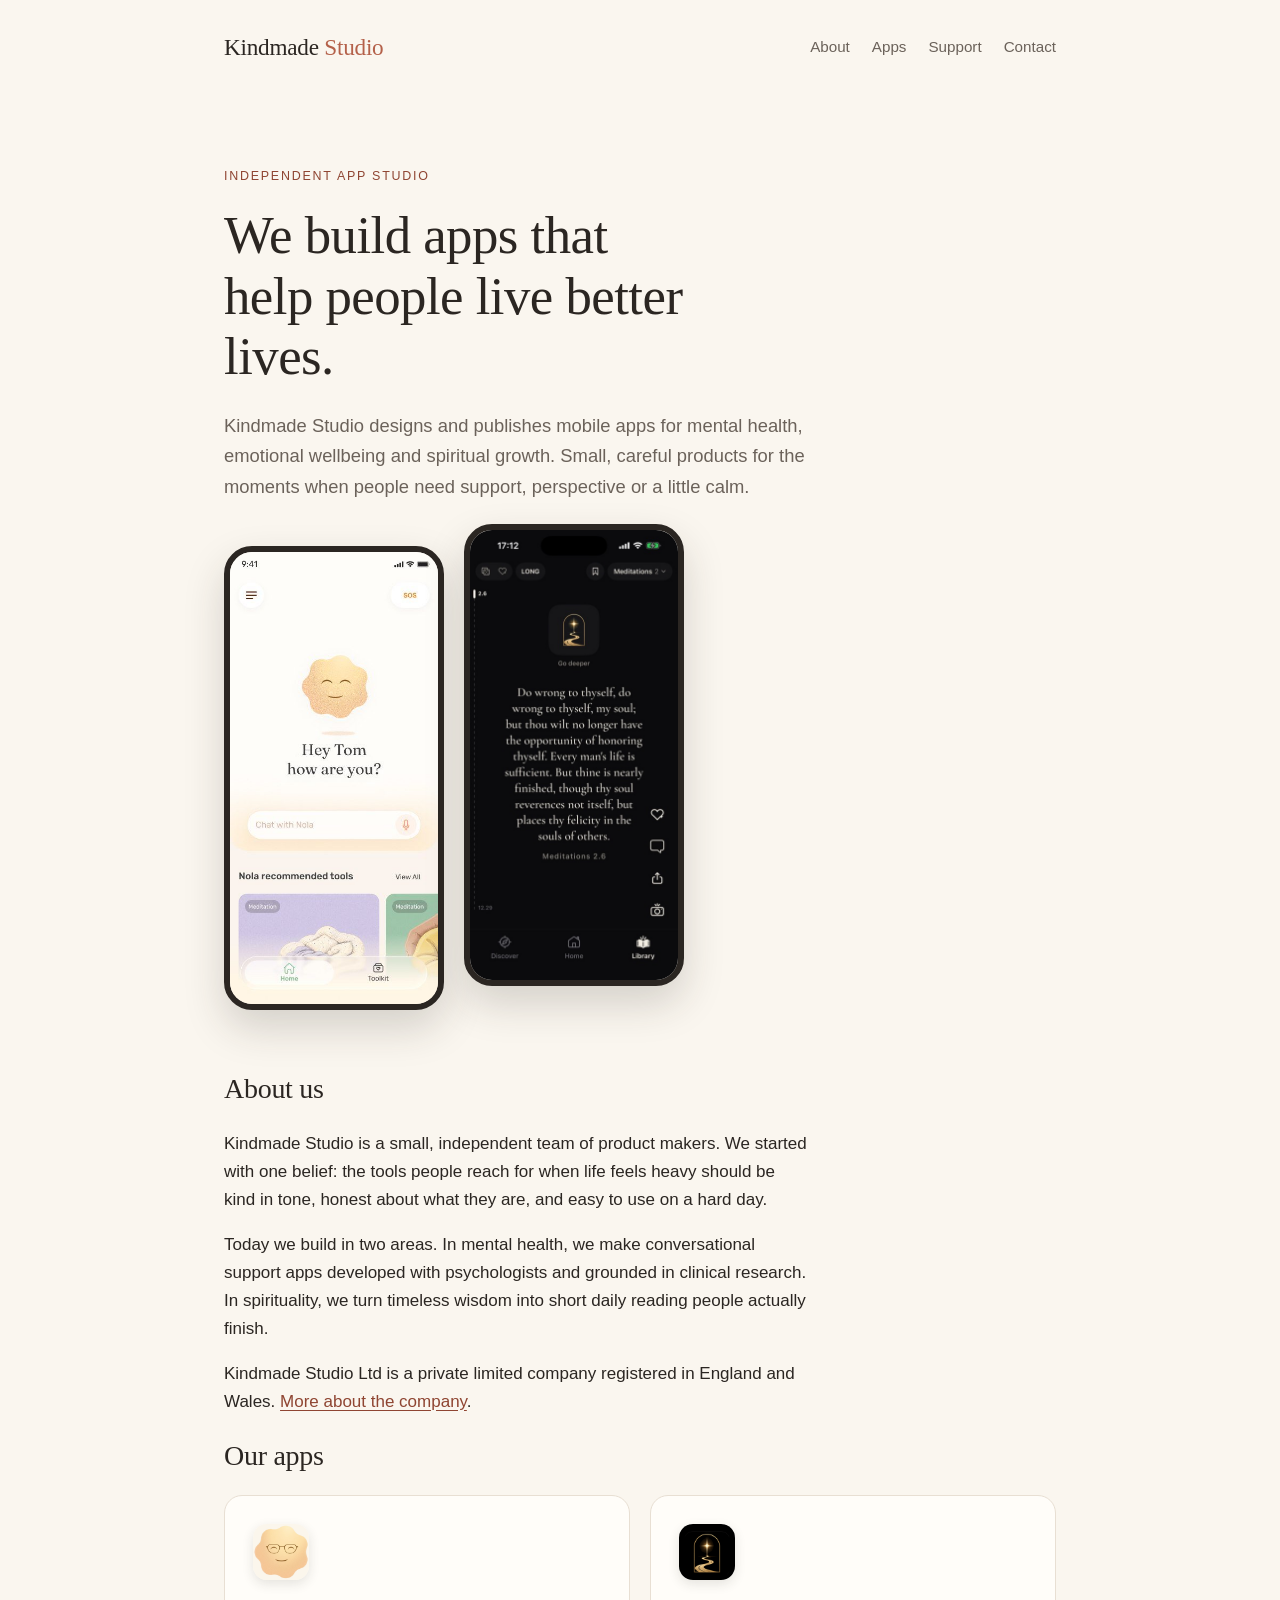
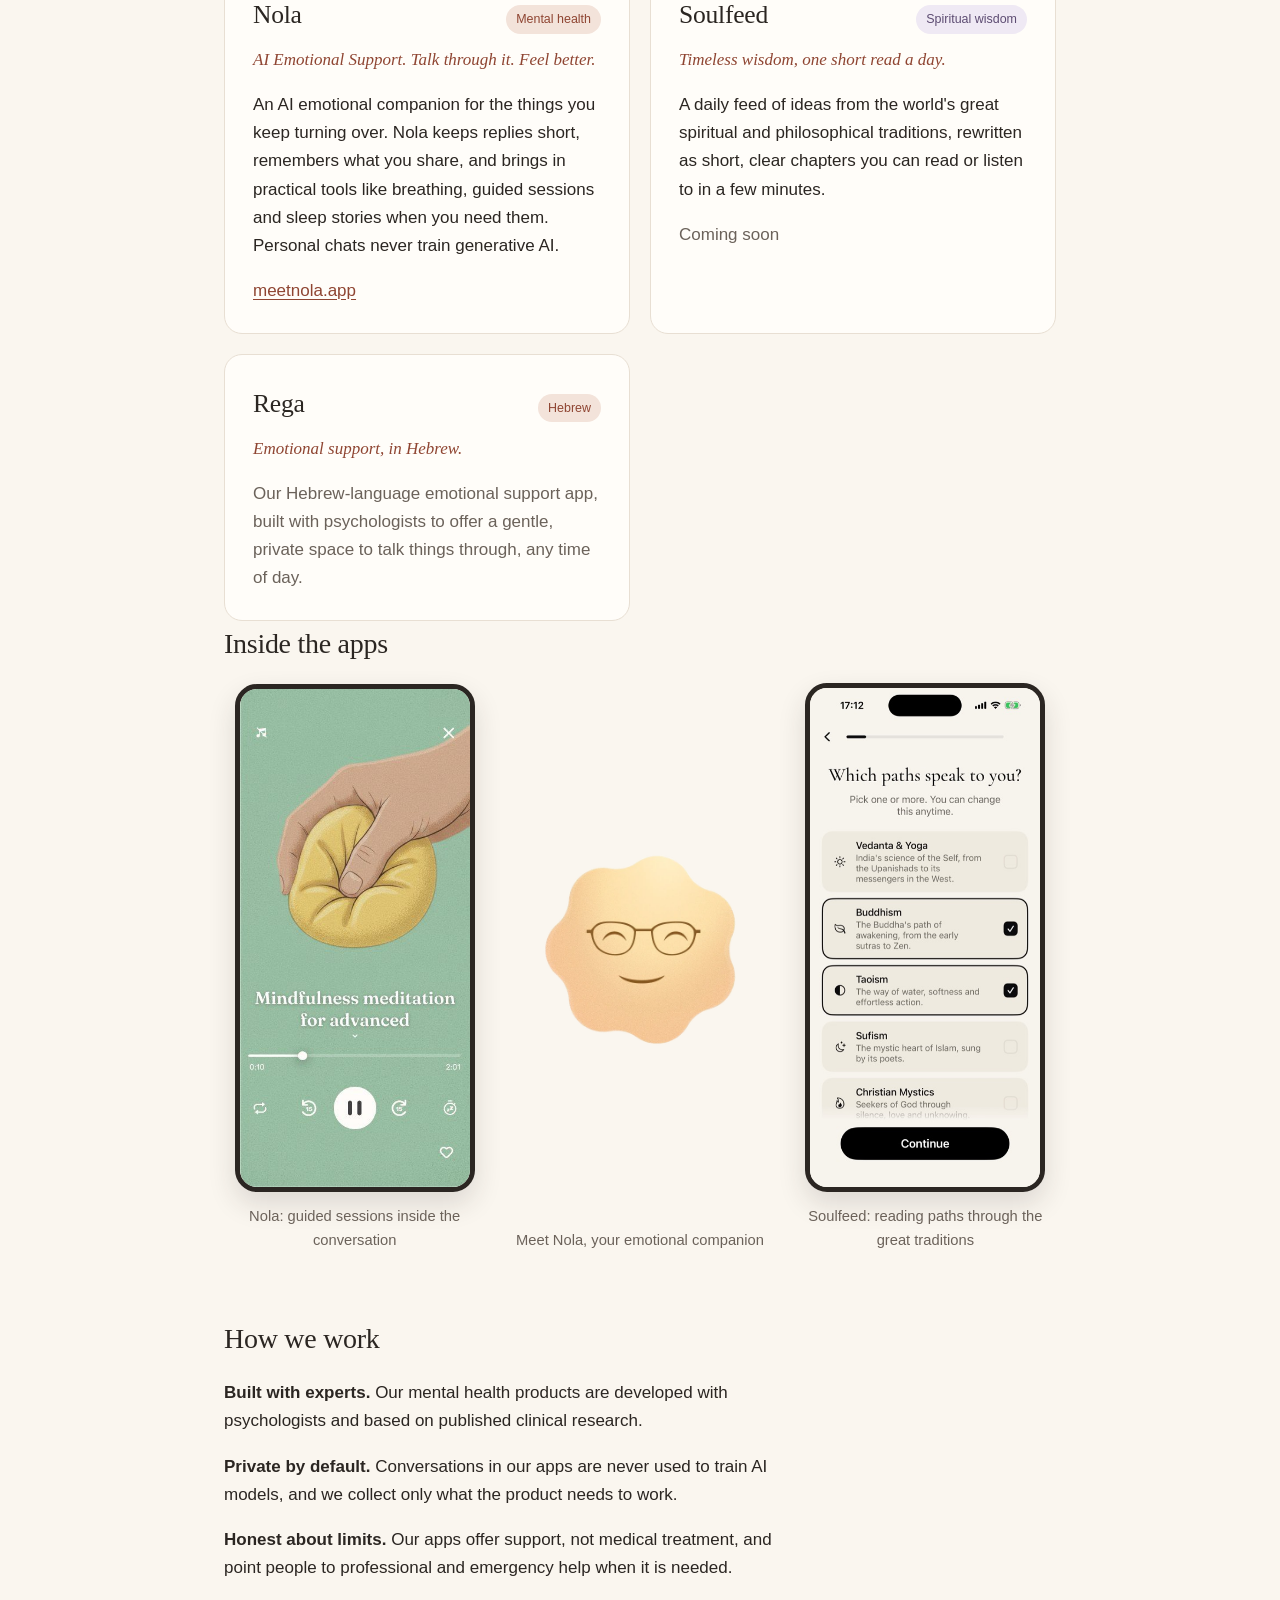
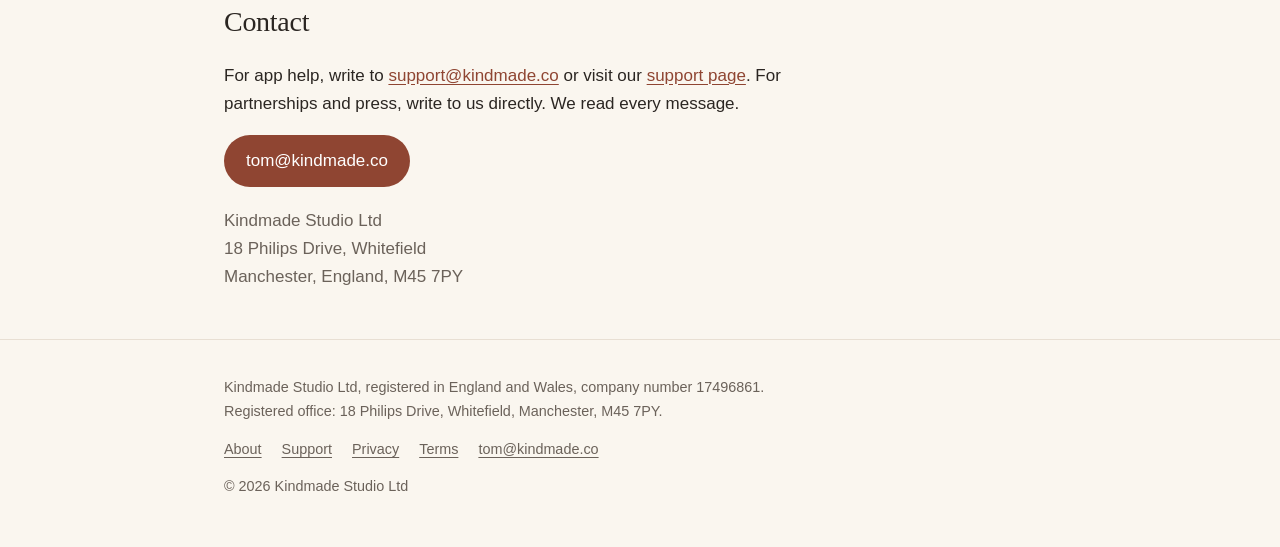
==== commit 91c198d4: "Add About and Support pages, company facts, support links" ====
--- a/index.html
+++ b/index.html
@@ -19,7 +19,7 @@
 <body>
 <a class="skip" href="#main">Skip to content</a>
 <header class="site-header"><div class="wrap"><a class="wordmark" href="/" aria-label="Kindmade Studio, home">Kindmade<span> Studio</span></a>
-<nav aria-label="Main"><a href="/#about">About</a><a href="/#apps">Apps</a><a href="/#contact">Contact</a></nav></div></header>
+<nav aria-label="Main"><a href="/about.html">About</a><a href="/#apps">Apps</a><a href="/support.html">Support</a><a href="/#contact">Contact</a></nav></div></header>
 <main id="main">
 <section class="hero wrap">
   <p class="eyebrow">Independent app studio</p>
@@ -35,7 +35,7 @@
   <h2 id="about-h">About us</h2>
   <p>Kindmade Studio is a small, independent team of product makers. We started with one belief: the tools people reach for when life feels heavy should be kind in tone, honest about what they are, and easy to use on a hard day.</p>
   <p>Today we build in two areas. In mental health, we make conversational support apps developed with psychologists and grounded in clinical research. In spirituality, we turn timeless wisdom into short daily reading people actually finish.</p>
-  <p>Kindmade Studio Ltd is a private limited company registered in England and Wales.</p>
+  <p>Kindmade Studio Ltd is a private limited company registered in England and Wales. <a href="/about.html">More about the company</a>.</p>
 </section>
 
 <section id="apps" class="wrap apps" aria-labelledby="apps-h">
@@ -81,7 +81,7 @@
 
 <section id="contact" class="wrap contact" aria-labelledby="contact-h">
   <h2 id="contact-h">Contact</h2>
-  <p>For questions, partnerships, press or support, write to us. We read every message.</p>
+  <p>For app help, write to <a href="mailto:support@kindmade.co">support@kindmade.co</a> or visit our <a href="/support.html">support page</a>. For partnerships and press, write to us directly. We read every message.</p>
   <p><a class="button" href="mailto:tom@kindmade.co">tom@kindmade.co</a></p>
   <address>Kindmade Studio Ltd<br>18 Philips Drive, Whitefield<br>Manchester, England, M45 7PY</address>
 </section>
@@ -89,7 +89,7 @@
 <footer class="site-footer">
   <div class="wrap">
     <p class="legal">Kindmade Studio Ltd, registered in England and Wales, company number 17496861. Registered office: 18 Philips Drive, Whitefield, Manchester, M45 7PY.</p>
-    <nav aria-label="Legal"><a href="/privacy.html">Privacy</a><a href="/terms.html">Terms</a><a href="mailto:tom@kindmade.co">tom@kindmade.co</a></nav>
+    <nav aria-label="Legal"><a href="/about.html">About</a><a href="/support.html">Support</a><a href="/privacy.html">Privacy</a><a href="/terms.html">Terms</a><a href="mailto:tom@kindmade.co">tom@kindmade.co</a></nav>
     <p class="copy">&copy; 2026 Kindmade Studio Ltd</p>
   </div>
 </footer>
--- a/styles.css
+++ b/styles.css
@@ -53,3 +53,5 @@
 .shots img.mascot{border:0;box-shadow:none;border-radius:0;max-width:200px;margin:auto 0}
 .shots figcaption{color:var(--muted);font-size:.92rem;margin-top:12px}
 .showcase{padding-bottom:64px}
+
+.facts{border-collapse:collapse;margin:8px 0 0;width:100%;max-width:640px}.facts td{padding:9px 14px 9px 0;border-bottom:1px solid var(--line);vertical-align:top}.facts td:first-child{color:var(--muted);width:40%}
